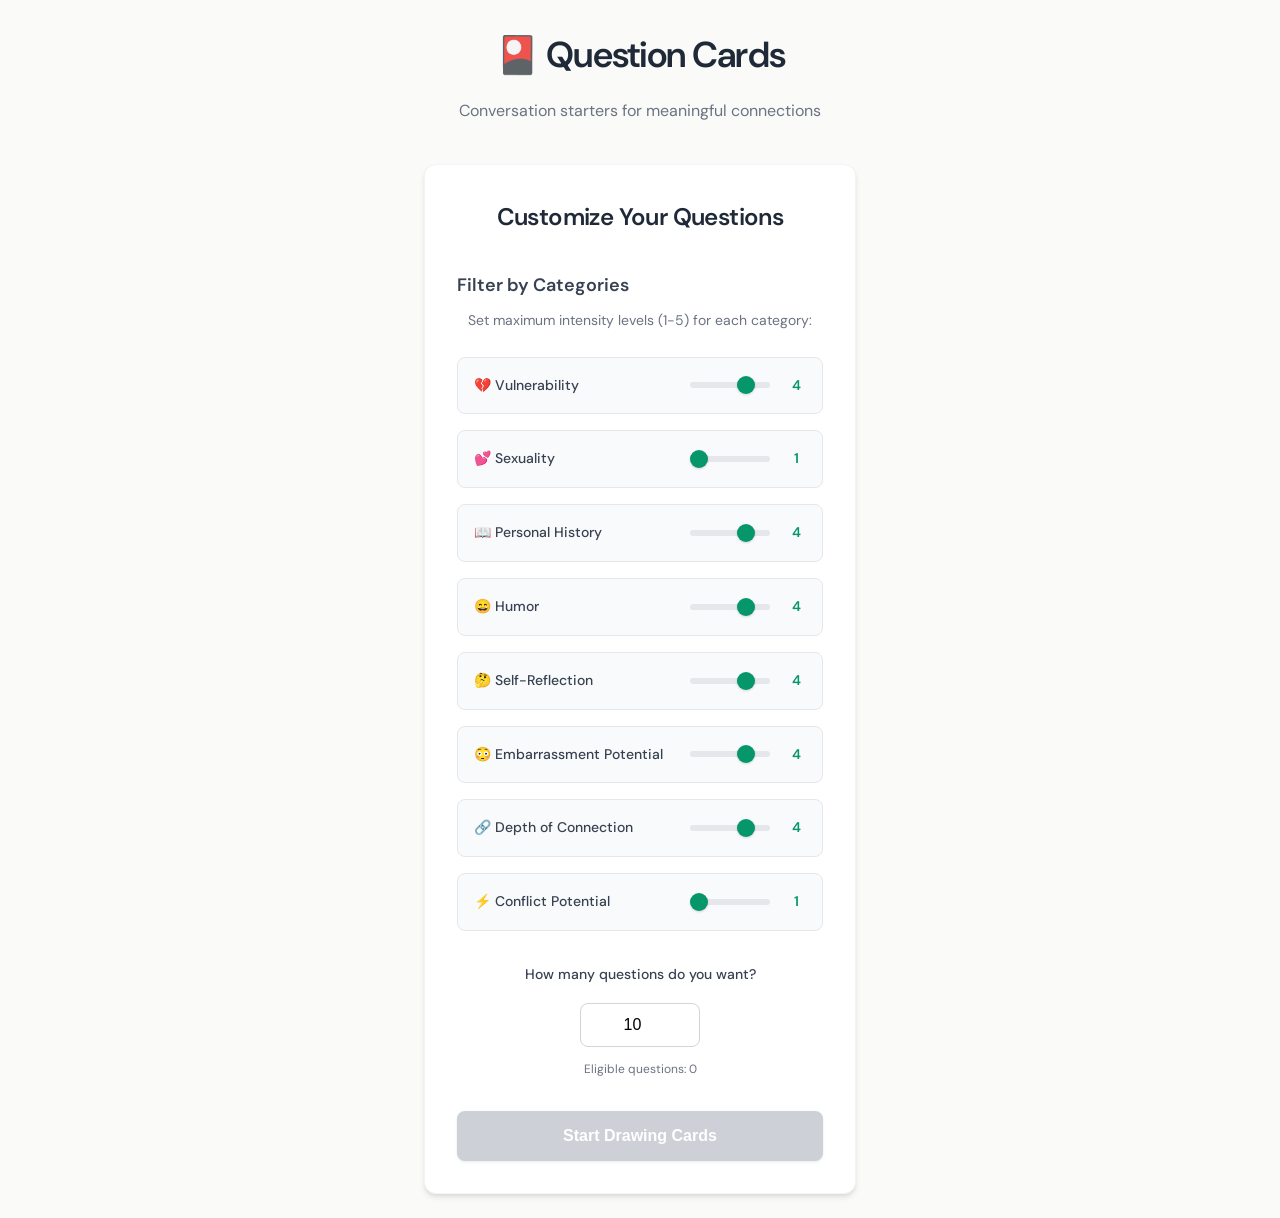
==== index.html @ 5b4796a6 "Init" ====
<!DOCTYPE html>
<html lang="en">
<head>
    <meta charset="UTF-8">
    <meta name="viewport" content="width=device-width, initial-scale=1.0">
    <title>Question Cards</title>
    <link rel="preconnect" href="https://fonts.googleapis.com">
    <link rel="preconnect" href="https://fonts.gstatic.com" crossorigin>
    <link href="https://fonts.googleapis.com/css2?family=Bitter:ital,wght@0,100..900;1,100..900&display=swap" rel="stylesheet">
    <link href="https://fonts.googleapis.com/css2?family=DM+Sans:ital,opsz,wght@0,9..40,100..1000;1,9..40,100..1000&display=swap" rel="stylesheet">
    <link rel="stylesheet" href="styles.css">
</head>
<body>
    <div class="container">
        <!-- Header -->
        <header class="header">
            <h1>🎴 Question Cards</h1>
            <p>Conversation starters for meaningful connections</p>
        </header>

        <!-- Setup Phase -->
        <div id="setup-phase" class="phase active">
            <div class="setup-container">
                <h2>Customize Your Questions</h2>
                
                <!-- Category Filters -->
                <div class="filters-section">
                    <h3>Filter by Categories</h3>
                    <p class="filter-help">Set maximum intensity levels (1-5) for each category:</p>
                    
                    <div class="filter-grid">
                        <div class="filter-item">
                            <label for="vulnerability">💔 Vulnerability</label>
                            <input type="range" id="vulnerability" min="1" max="5" value="4" class="filter-slider">
                            <span class="filter-value">4</span>
                        </div>
                        
                        <div class="filter-item">
                            <label for="sexuality">💕 Sexuality</label>
                            <input type="range" id="sexuality" min="1" max="5" value="1" class="filter-slider">
                            <span class="filter-value">1</span>
                        </div>
                        
                        <div class="filter-item">
                            <label for="personal-history">📖 Personal History</label>
                            <input type="range" id="personal-history" min="1" max="5" value="4" class="filter-slider">
                            <span class="filter-value">4</span>
                        </div>
                        
                        <div class="filter-item">
                            <label for="humor">😄 Humor</label>
                            <input type="range" id="humor" min="1" max="5" value="4" class="filter-slider">
                            <span class="filter-value">4</span>
                        </div>
                        
                        <div class="filter-item">
                            <label for="self-reflection">🤔 Self-Reflection</label>
                            <input type="range" id="self-reflection" min="1" max="5" value="4" class="filter-slider">
                            <span class="filter-value">4</span>
                        </div>
                        
                        <div class="filter-item">
                            <label for="embarrassment">😳 Embarrassment Potential</label>
                            <input type="range" id="embarrassment" min="1" max="5" value="4" class="filter-slider">
                            <span class="filter-value">4</span>
                        </div>
                        
                        <div class="filter-item">
                            <label for="depth">🔗 Depth of Connection</label>
                            <input type="range" id="depth" min="1" max="5" value="4" class="filter-slider">
                            <span class="filter-value">4</span>
                        </div>
                        
                        <div class="filter-item">
                            <label for="conflict">⚡ Conflict Potential</label>
                            <input type="range" id="conflict" min="1" max="5" value="1" class="filter-slider">
                            <span class="filter-value">1</span>
                        </div>
                    </div>
                </div>

                <!-- Number of Questions -->
                <div class="question-count-section">
                    <label for="question-count">How many questions do you want?</label>
                    <input type="number" id="question-count" min="1" max="50" value="10" class="question-input">
                    <div class="available-count">
                        Eligible questions: <span id="available-count">0</span>
                    </div>
                </div>

                <!-- Start Button -->
                <button id="start-game" class="start-btn" disabled>
                    Start Drawing Cards
                </button>
            </div>
        </div>

        <!-- Game Phase -->
        <div id="game-phase" class="phase">
            <div class="game-container">
                <!-- Progress -->
                <div class="progress-section">
                    <div class="progress-info">
                        <span id="current-card">1</span> of <span id="total-cards">10</span>
                    </div>
                    <div class="progress-bar">
                        <div id="progress-fill" class="progress-fill"></div>
                    </div>
                </div>

                <!-- Question Card -->
                <div class="question-card">
                    <div class="card-content">
                        <div class="question-text" id="question-text">
                            Loading your question...
                        </div>
                        
                        <div class="question-meta">
                            <div class="category-tags" id="category-tags">
                                <!-- Category indicators will be added here -->
                            </div>
                        </div>
                    </div>
                </div>

                <!-- Navigation -->
                <div class="navigation">
                    <button id="prev-btn" class="nav-btn" disabled>
                        ← Previous
                    </button>
                    <button id="next-btn" class="nav-btn">
                        Next →
                    </button>
                </div>

                <!-- Actions -->
                <div class="game-actions">
                    <button id="new-game-btn" class="action-btn secondary">
                        🔄 New Game
                    </button>
                </div>
            </div>
        </div>
    </div>

    <script src="script.js"></script>
</body>
</html>
---- styles.css ----
/* Reset and Base Styles */
* {
    margin: 0;
    padding: 0;
    box-sizing: border-box;
}

body {
    font-family: 'DM Sans', -apple-system, BlinkMacSystemFont, 'Segoe UI', Roboto, Oxygen, Ubuntu, Cantarell, sans-serif;
    background: #FAFAF9;
    min-height: 100vh;
    color: #1F2937;
    line-height: 1.7;
    font-size: 16px;
}

.container {
    max-width: 480px;
    margin: 0 auto;
    padding: 24px;
    min-height: 100vh;
}

/* Header */
.header {
    text-align: center;
    margin-bottom: 40px;
    color: #1F2937;
}

.header h1 {
    font-size: 2.25rem;
    margin-bottom: 12px;
    font-weight: 600;
    letter-spacing: -0.025em;
}

.header p {
    font-size: 1rem;
    color: #6B7280;
    font-weight: 400;
}

/* Phase Management */
.phase {
    display: none;
}

.phase.active {
    display: block;
}

/* Setup Phase */
.setup-container {
    background: white;
    border-radius: 12px;
    padding: 32px;
    box-shadow: 0 4px 6px -1px rgba(0, 0, 0, 0.1), 0 2px 4px -1px rgba(0, 0, 0, 0.06);
    border: 1px solid #F3F4F6;
}

.setup-container h2 {
    text-align: center;
    margin-bottom: 32px;
    color: #1F2937;
    font-size: 1.5rem;
    font-weight: 600;
    letter-spacing: -0.025em;
}

/* Filters Section */
.filters-section {
    margin-bottom: 32px;
}

.filters-section h3 {
    margin-bottom: 8px;
    color: #374151;
    font-size: 1.125rem;
    font-weight: 600;
}

.filter-help {
    font-size: 0.875rem;
    color: #6B7280;
    margin-bottom: 24px;
    text-align: center;
}

.filter-grid {
    display: grid;
    gap: 16px;
}

.filter-item {
    display: flex;
    align-items: center;
    justify-content: space-between;
    padding: 16px;
    background: #F9FAFB;
    border-radius: 8px;
    border: 1px solid #E5E7EB;
    transition: all 0.2s ease;
}

.filter-item:hover {
    border-color: #059669;
    background: #ECFDF5;
}

.filter-item label {
    font-weight: 500;
    color: #374151;
    font-size: 0.875rem;
    flex: 1;
    cursor: pointer;
}

.filter-slider {
    width: 80px;
    margin: 0 16px;
    -webkit-appearance: none;
    height: 6px;
    border-radius: 3px;
    background: #E5E7EB;
    outline: none;
}

.filter-slider::-webkit-slider-thumb {
    -webkit-appearance: none;
    appearance: none;
    width: 18px;
    height: 18px;
    border-radius: 50%;
    background: #059669;
    cursor: pointer;
    box-shadow: 0 1px 3px rgba(0, 0, 0, 0.1), 0 1px 2px rgba(0, 0, 0, 0.06);
}

.filter-slider::-moz-range-thumb {
    width: 18px;
    height: 18px;
    border-radius: 50%;
    background: #059669;
    cursor: pointer;
    border: none;
    box-shadow: 0 1px 3px rgba(0, 0, 0, 0.1), 0 1px 2px rgba(0, 0, 0, 0.06);
}

.filter-value {
    font-weight: 600;
    color: #059669;
    font-size: 0.875rem;
    min-width: 20px;
    text-align: center;
}

/* Question Count Section */
.question-count-section {
    margin-bottom: 32px;
    text-align: center;
}

.question-count-section label {
    display: block;
    margin-bottom: 16px;
    font-weight: 500;
    color: #374151;
    font-size: 0.875rem;
}

.question-input {
    width: 120px;
    padding: 12px;
    font-size: 1rem;
    border: 1px solid #D1D5DB;
    border-radius: 8px;
    text-align: center;
    font-weight: 500;
    transition: border-color 0.2s ease;
    background: white;
}

.question-input:focus {
    outline: none;
    border-color: #059669;
    box-shadow: 0 0 0 3px rgba(5, 150, 105, 0.1);
}

.available-count {
    margin-top: 12px;
    font-size: 0.75rem;
    color: #6B7280;
}

/* Start Button */
.start-btn {
    width: 100%;
    padding: 16px;
    font-size: 1rem;
    font-weight: 700;
    background: #059669;
    color: white;
    border: none;
    border-radius: 8px;
    cursor: pointer;
    transition: all 0.2s ease;
    box-shadow: 0 1px 3px rgba(0, 0, 0, 0.1), 0 1px 2px rgba(0, 0, 0, 0.06);
}

.start-btn:hover:not(:disabled) {
    background: #047857;
    box-shadow: 0 4px 6px -1px rgba(0, 0, 0, 0.1), 0 2px 4px -1px rgba(0, 0, 0, 0.06);
}

.start-btn:disabled {
    opacity: 0.5;
    cursor: not-allowed;
    background: #9CA3AF;
}

/* Game Phase */
.game-container {
    color: #1F2937;
}

/* Smaller header when game phase is active */
body.game-active .header h1 {
    font-size: 1.5rem;
    margin-bottom: 8px;
}

body.game-active .header {
    margin-bottom: 24px;
}

/* Progress Section */
.progress-section {
    margin-bottom: 32px;
    text-align: center;
}

.progress-info {
    font-size: 0.875rem;
    margin-bottom: 12px;
    font-weight: 500;
    color: #6B7280;
}

.progress-bar {
    width: 100%;
    height: 6px;
    background: #E5E7EB;
    border-radius: 3px;
    overflow: hidden;
}

.progress-fill {
    height: 100%;
    background: #059669;
    border-radius: 3px;
    transition: width 0.5s ease;
    width: 0%;
}

/* Question Card */
.question-card {
    background: linear-gradient(135deg, #ffffff 0%, #f8fafc 100%);
    border-radius: 20px;
    padding: 48px 40px;
    margin-bottom: 32px;
    box-shadow: 
        0 10px 25px -3px rgba(0, 0, 0, 0.1),
        0 4px 6px -2px rgba(0, 0, 0, 0.05),
        0 0 0 1px rgba(255, 255, 255, 0.5) inset;
    min-height: 400px;
    display: flex;
    flex-direction: column;
    position: relative;
    border: 1px solid rgba(0, 0, 0, 0.05);
    transition: all 0.3s ease;
    transform: translateY(0);
}

.question-card:hover {
    transform: translateY(-2px);
    box-shadow: 
        0 20px 40px -3px rgba(0, 0, 0, 0.12),
        0 8px 16px -4px rgba(0, 0, 0, 0.08),
        0 0 0 1px rgba(255, 255, 255, 0.6) inset;
}


.question-card::after {
    content: '';
    position: absolute;
    top: -1px;
    left: -1px;
    right: -1px;
    bottom: -1px;
    background: linear-gradient(135deg, rgba(5, 150, 105, 0.1), rgba(16, 185, 129, 0.05));
    border-radius: 20px;
    z-index: -1;
    opacity: 0;
    transition: opacity 0.3s ease;
}

.question-card:hover::after {
    opacity: 1;
}

.card-content {
    display: flex;
    flex-direction: column;
    justify-content: center;
    flex: 1;
    text-align: center;
}

.question-text {
    font-family: 'Bitter', serif;
    font-size: 1.625rem;
    line-height: 1.5;
    color: #1F2937;
    text-align: left;
    margin-bottom: 40px;
    font-weight: 700;
    letter-spacing: -0.01em;
    position: relative;
    padding-top: 24px;
}

.question-text::before {
    content: '';
    position: absolute;
    top: 0;
    left: 0;
    width: 60px;
    height: 3px;
    background: #059669;
    border-radius: 2px;
}

.question-meta {
    margin-top: auto;
}

.category-tags {
    display: flex;
    flex-wrap: wrap;
    gap: 8px;
    justify-content: center;
}

.category-tag {
    padding: 4px 12px;
    background: #F0FDF4;
    border: 1px solid #BBF7D0;
    border-radius: 6px;
    font-size: 0.6875rem;
    color: #047857;
    font-weight: 500;
    font-variant: small-caps;
}

.category-tag.high {
    background: #059669;
    color: white;
    border-color: #059669;
}

/* Navigation */
.navigation {
    display: flex;
    gap: 16px;
    margin-bottom: 24px;
}

.nav-btn {
    flex: 1;
    padding: 12px 16px;
    font-size: 0.875rem;
    font-weight: 600;
    background: white;
    color: #374151;
    border: 1px solid #D1D5DB;
    border-radius: 8px;
    cursor: pointer;
    transition: all 0.2s ease;
    box-shadow: 0 1px 2px rgba(0, 0, 0, 0.05);
}

.nav-btn:hover:not(:disabled) {
    background: #F9FAFB;
    border-color: #9CA3AF;
}

.nav-btn:disabled {
    opacity: 0.5;
    cursor: not-allowed;
    background: #F3F4F6;
    color: #9CA3AF;
}

.nav-btn.primary {
    background: #059669;
    color: white;
    border-color: #059669;
}

.nav-btn.primary:hover:not(:disabled) {
    background: #047857;
    border-color: #047857;
}

/* Game Actions */
.game-actions {
    text-align: center;
}

.action-btn {
    padding: 12px 24px;
    font-size: 0.875rem;
    font-weight: 600;
    border: 1px solid #D1D5DB;
    border-radius: 8px;
    cursor: pointer;
    transition: all 0.2s ease;
    background: white;
    color: #374151;
    box-shadow: 0 1px 2px rgba(0, 0, 0, 0.05);
}

.action-btn:hover {
    background: #F9FAFB;
    border-color: #9CA3AF;
}

.action-btn.primary {
    background: #059669;
    color: white;
    border-color: #059669;
}

.action-btn.primary:hover {
    background: #047857;
    border-color: #047857;
}

/* Mobile Responsiveness */
@media (max-width: 480px) {
    .container {
        padding: 16px;
    }
    
    .header h1 {
        font-size: 2rem;
    }
    
    .setup-container {
        padding: 24px 20px;
    }
    
    .filter-item {
        padding: 14px;
        flex-wrap: wrap;
        gap: 12px;
    }
    
    .filter-item label {
        flex: 1 1 100%;
        text-align: center;
        margin-bottom: 8px;
    }
    
    .filter-slider {
        flex: 1;
        margin: 0 12px;
        min-width: 80px;
    }
    
    .question-card {
        padding: 32px 24px;
        min-height: 280px;
        border-radius: 16px;
    }
    
    .question-text {
        font-size: 1.25rem;
        margin-bottom: 24px;
        line-height: 1.4;
    }
    
    .navigation {
        flex-direction: column;
        gap: 12px;
    }
}

/* Touch-friendly improvements */
@media (hover: none) and (pointer: coarse) {
    .filter-slider {
        height: 8px;
    }
    
    .filter-slider::-webkit-slider-thumb {
        width: 22px;
        height: 22px;
    }
    
    .filter-slider::-moz-range-thumb {
        width: 22px;
        height: 22px;
    }
    
    .nav-btn, .action-btn, .start-btn {
        min-height: 44px;
    }
}
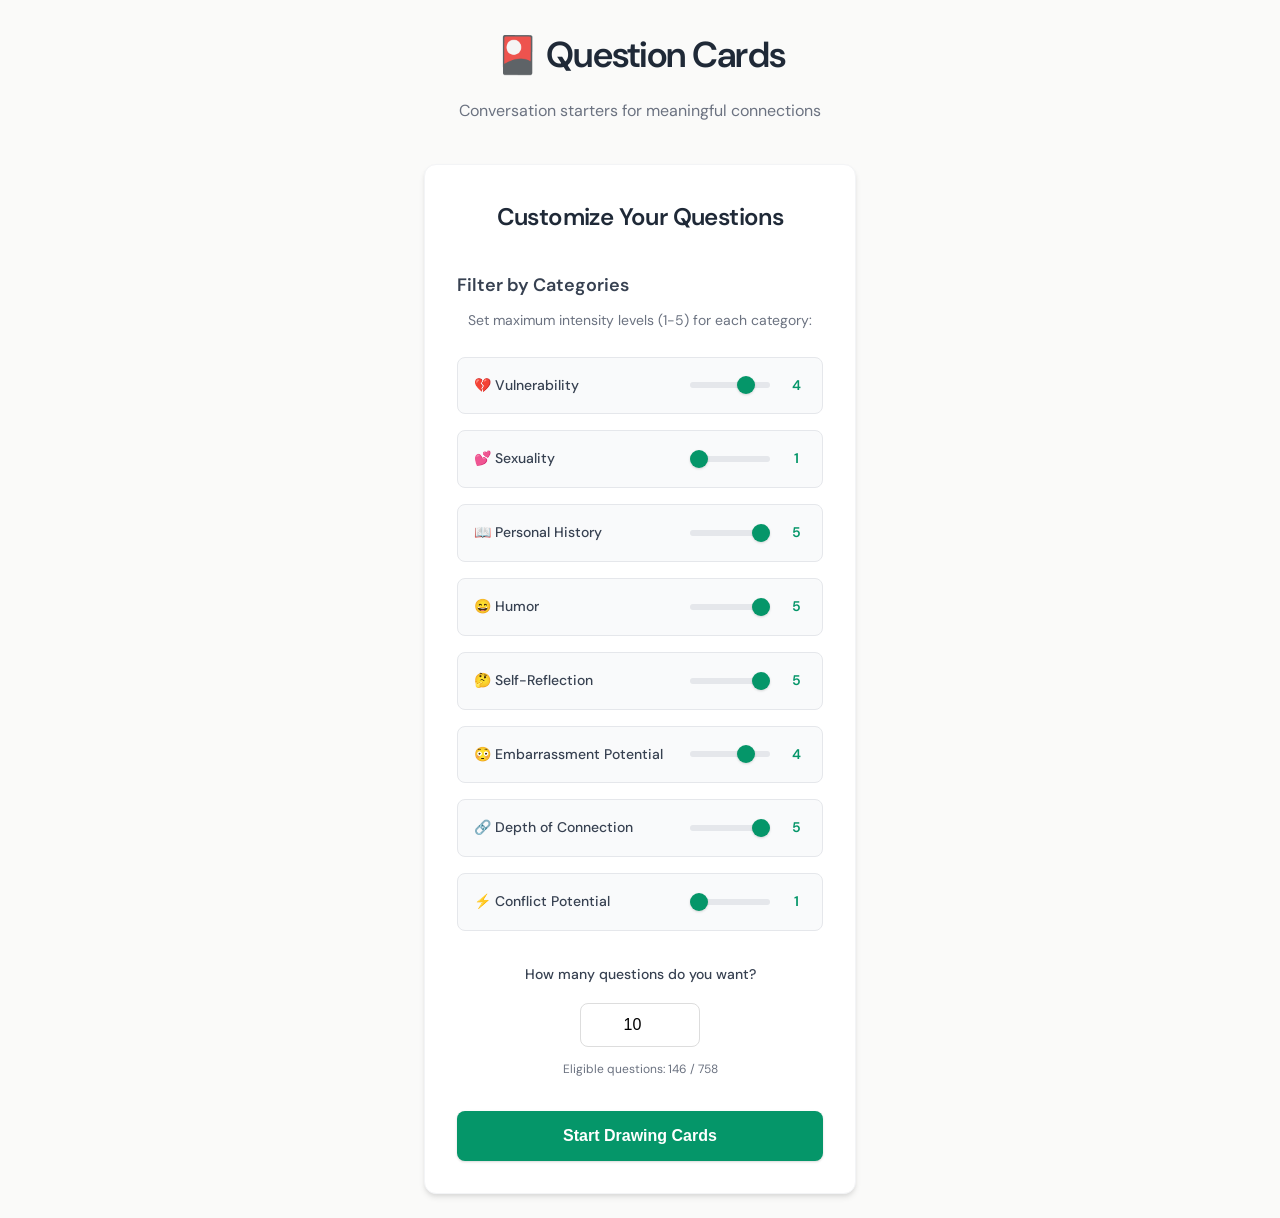
==== commit e9c886ad: "Add more questions" ====
--- a/index.html
+++ b/index.html
@@ -43,20 +43,20 @@
                         
                         <div class="filter-item">
                             <label for="personal-history">📖 Personal History</label>
-                            <input type="range" id="personal-history" min="1" max="5" value="4" class="filter-slider">
-                            <span class="filter-value">4</span>
+                            <input type="range" id="personal-history" min="1" max="5" value="5" class="filter-slider">
+                            <span class="filter-value">5</span>
                         </div>
                         
                         <div class="filter-item">
                             <label for="humor">😄 Humor</label>
-                            <input type="range" id="humor" min="1" max="5" value="4" class="filter-slider">
-                            <span class="filter-value">4</span>
+                            <input type="range" id="humor" min="1" max="5" value="5" class="filter-slider">
+                            <span class="filter-value">5</span>
                         </div>
                         
                         <div class="filter-item">
                             <label for="self-reflection">🤔 Self-Reflection</label>
-                            <input type="range" id="self-reflection" min="1" max="5" value="4" class="filter-slider">
-                            <span class="filter-value">4</span>
+                            <input type="range" id="self-reflection" min="1" max="5" value="5" class="filter-slider">
+                            <span class="filter-value">5</span>
                         </div>
                         
                         <div class="filter-item">
@@ -67,8 +67,8 @@
                         
                         <div class="filter-item">
                             <label for="depth">🔗 Depth of Connection</label>
-                            <input type="range" id="depth" min="1" max="5" value="4" class="filter-slider">
-                            <span class="filter-value">4</span>
+                            <input type="range" id="depth" min="1" max="5" value="5" class="filter-slider">
+                            <span class="filter-value">5</span>
                         </div>
                         
                         <div class="filter-item">
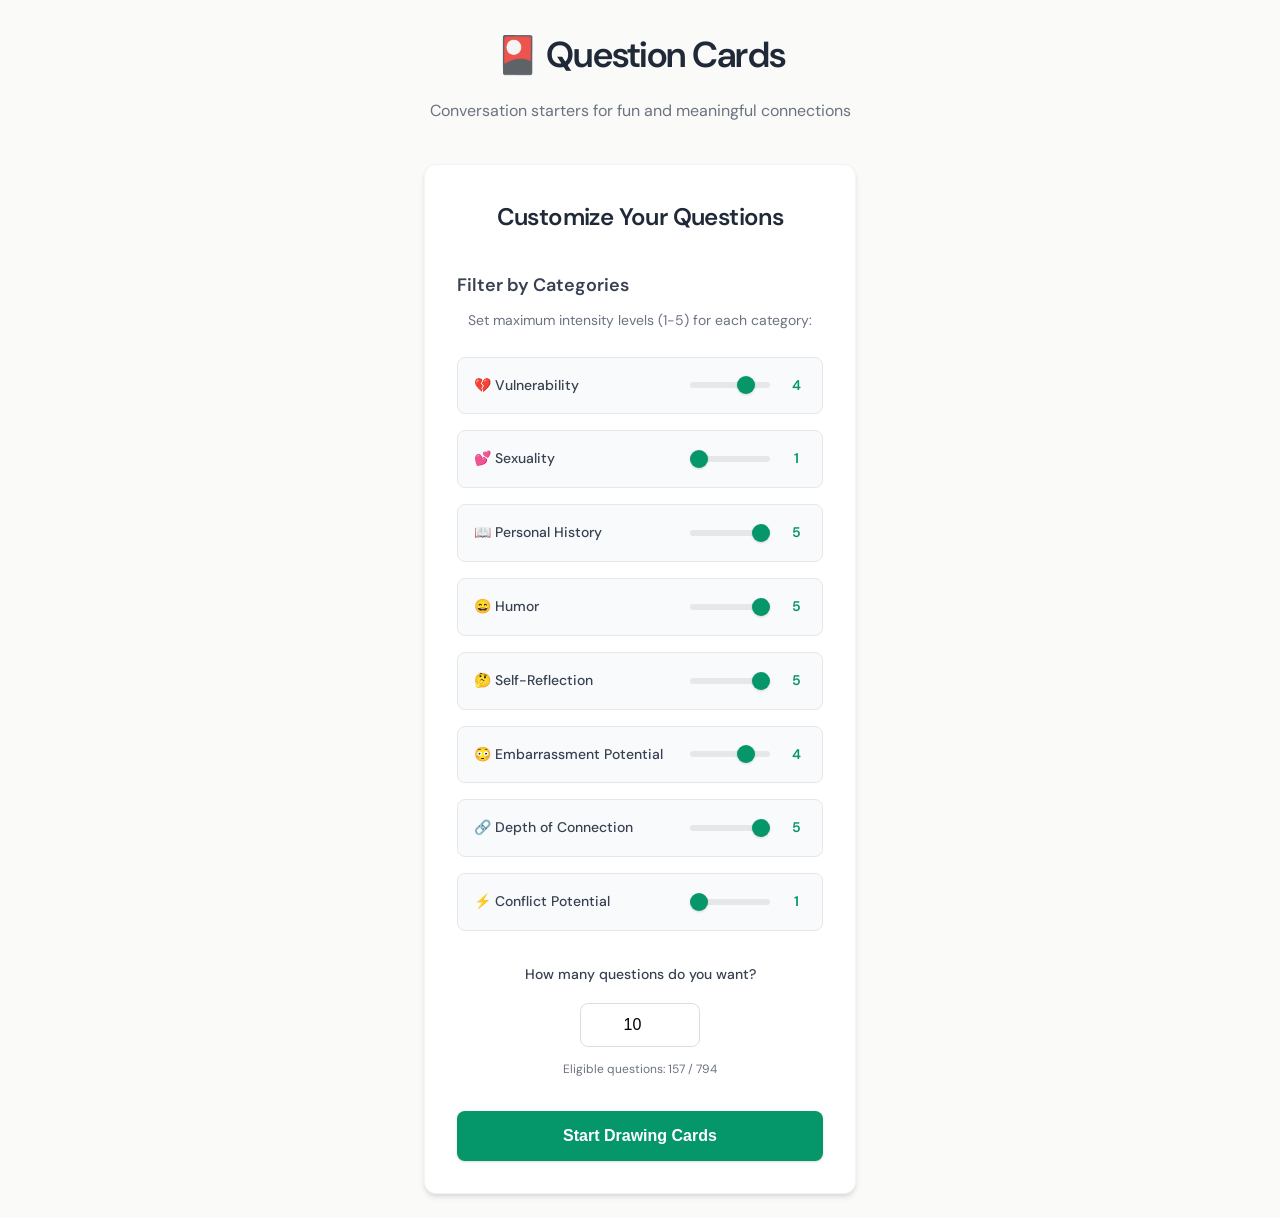
==== commit 6b72603e: "Update index.html" ====
--- a/index.html
+++ b/index.html
@@ -15,7 +15,7 @@
         <!-- Header -->
         <header class="header">
             <h1>🎴 Question Cards</h1>
-            <p>Conversation starters for meaningful connections</p>
+            <p>Conversation starters for fun and meaningful connections</p>
         </header>
 
         <!-- Setup Phase -->
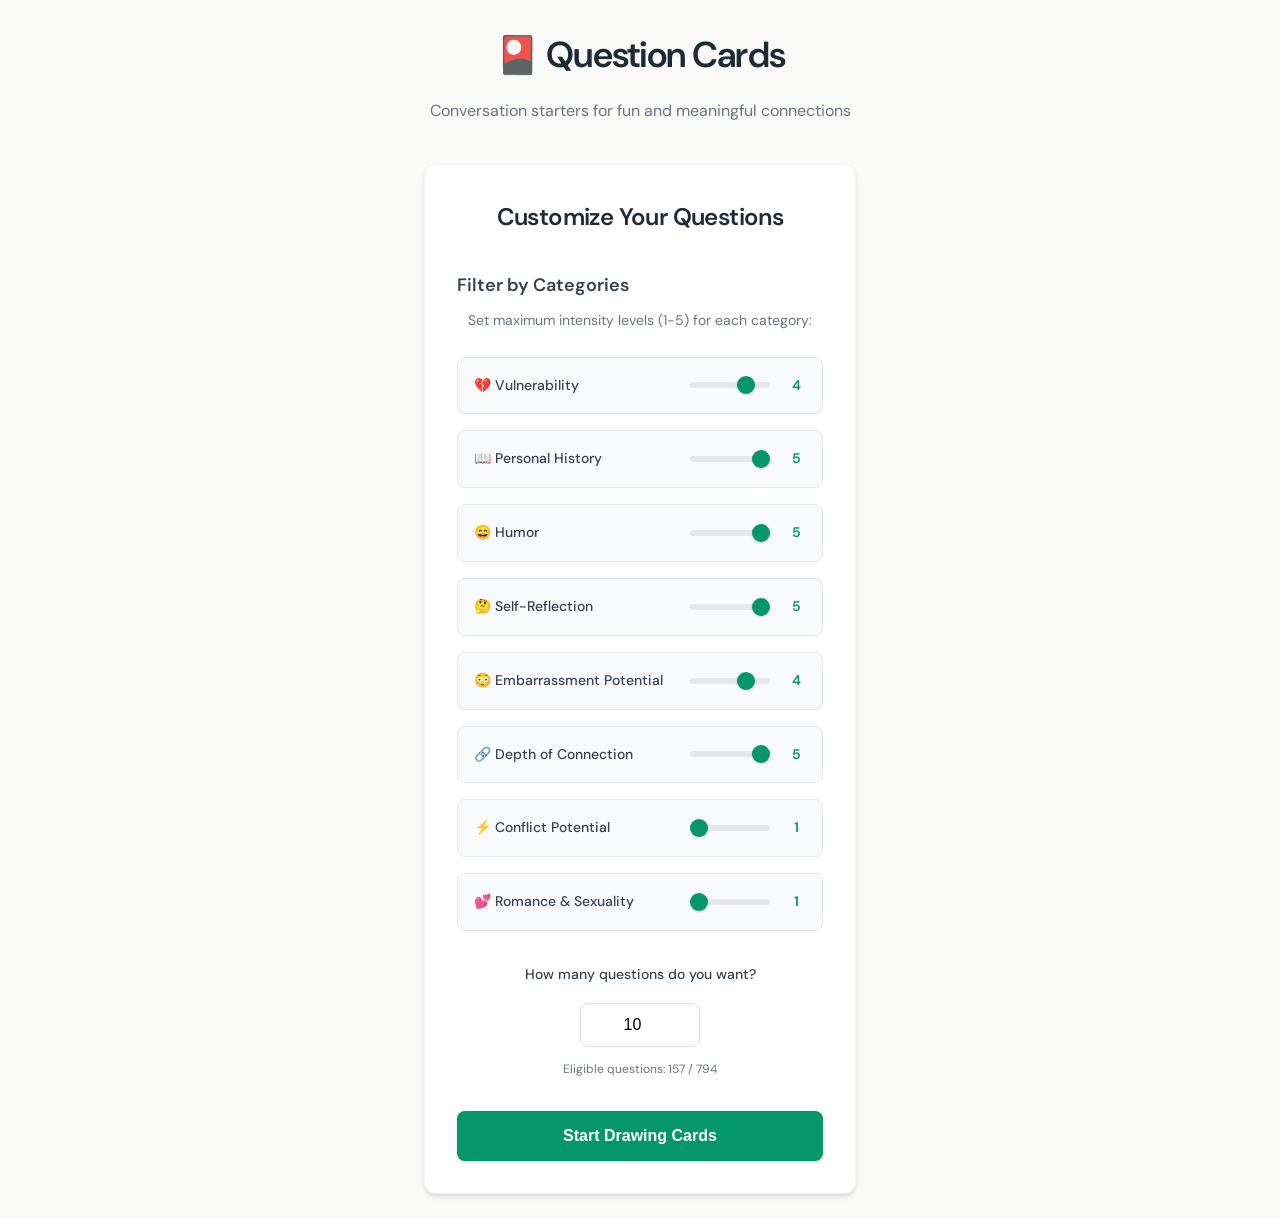
==== commit a9cc7987: "Update index.html" ====
--- a/index.html
+++ b/index.html
@@ -36,12 +36,6 @@
                         </div>
                         
                         <div class="filter-item">
-                            <label for="sexuality">💕 Sexuality</label>
-                            <input type="range" id="sexuality" min="1" max="5" value="1" class="filter-slider">
-                            <span class="filter-value">1</span>
-                        </div>
-                        
-                        <div class="filter-item">
                             <label for="personal-history">📖 Personal History</label>
                             <input type="range" id="personal-history" min="1" max="5" value="5" class="filter-slider">
                             <span class="filter-value">5</span>
@@ -74,6 +68,12 @@
                         <div class="filter-item">
                             <label for="conflict">⚡ Conflict Potential</label>
                             <input type="range" id="conflict" min="1" max="5" value="1" class="filter-slider">
+                            <span class="filter-value">1</span>
+                        </div>
+
+                        <div class="filter-item">
+                            <label for="sexuality">💕 Romance & Sexuality</label>
+                            <input type="range" id="sexuality" min="1" max="5" value="1" class="filter-slider">
                             <span class="filter-value">1</span>
                         </div>
                     </div>
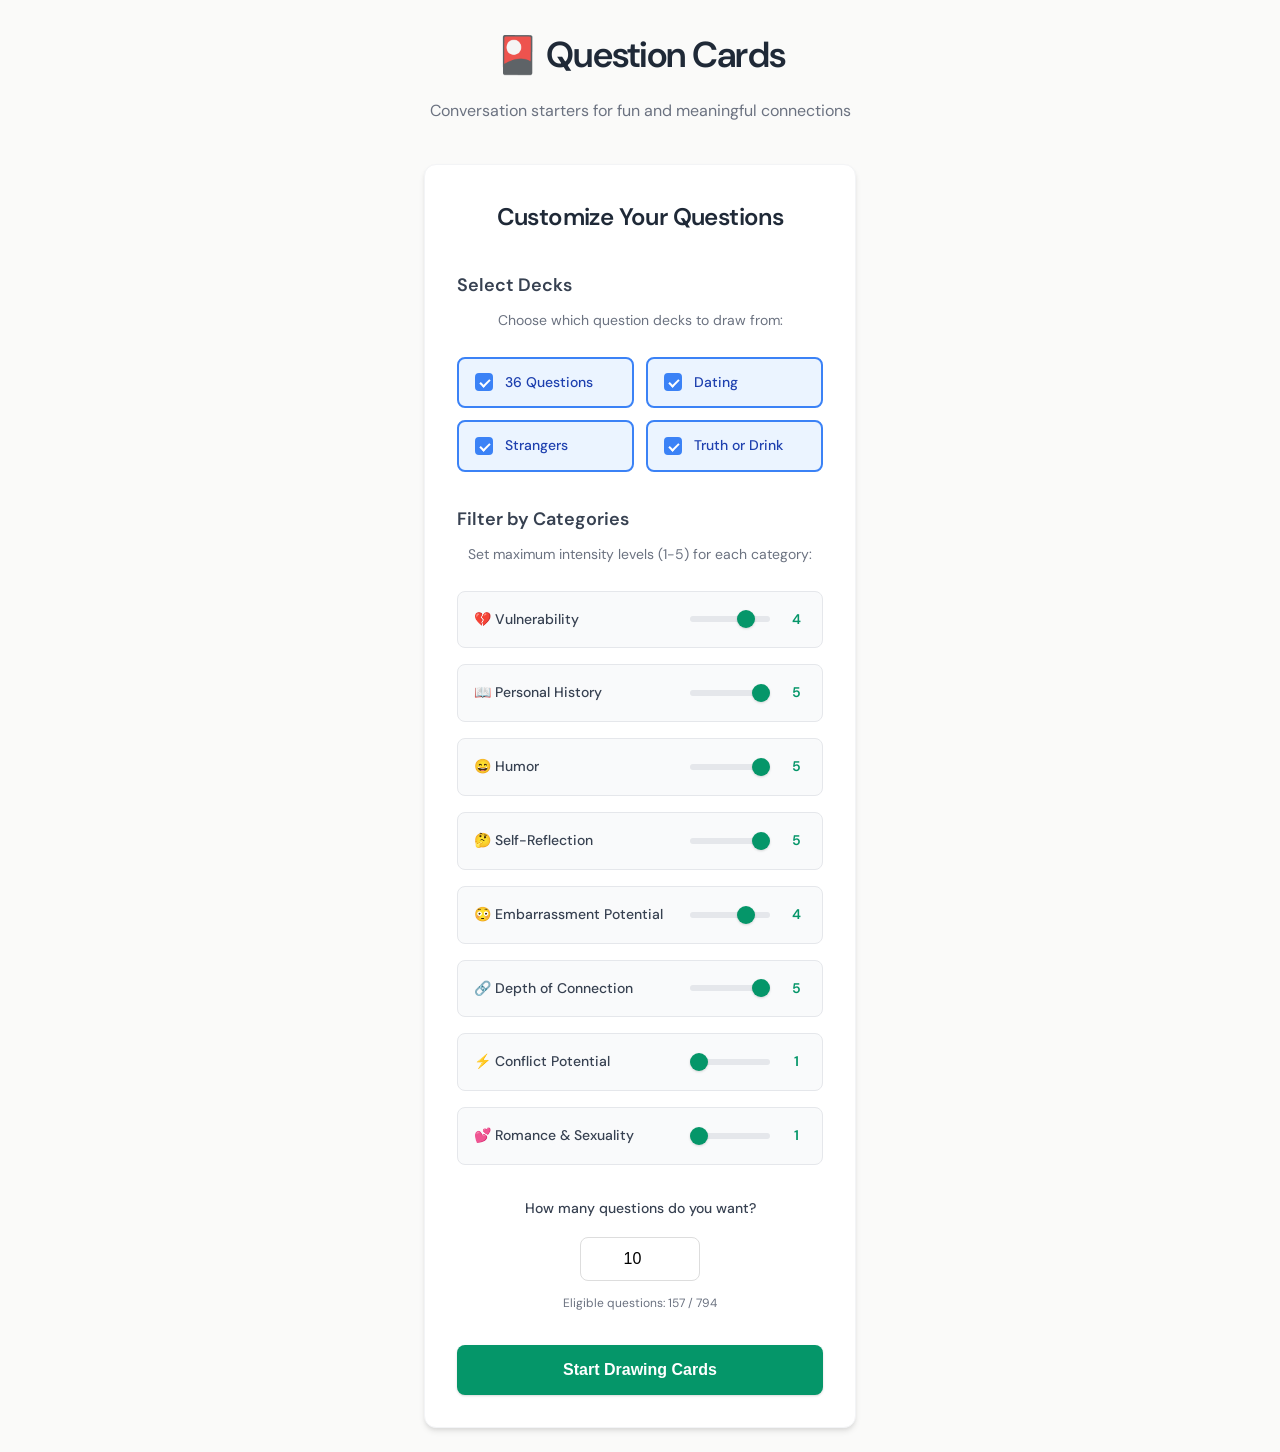
==== commit 09f27979: "Add deck selection feature with multi-deck filtering - Add deck selection checkboxes to setup page f" ====
--- a/index.html
+++ b/index.html
@@ -23,6 +23,38 @@
             <div class="setup-container">
                 <h2>Customize Your Questions</h2>
                 
+                <!-- Deck Filter -->
+                <div class="deck-filter-section">
+                    <h3>Select Decks</h3>
+                    <p class="filter-help">Choose which question decks to draw from:</p>
+                    
+                    <div class="deck-checkboxes">
+                        <label class="deck-checkbox">
+                            <input type="checkbox" id="deck-36-questions" checked>
+                            <span class="checkmark"></span>
+                            36 Questions
+                        </label>
+                        
+                        <label class="deck-checkbox">
+                            <input type="checkbox" id="deck-dating" checked>
+                            <span class="checkmark"></span>
+                            Dating
+                        </label>
+                        
+                        <label class="deck-checkbox">
+                            <input type="checkbox" id="deck-strangers" checked>
+                            <span class="checkmark"></span>
+                            Strangers
+                        </label>
+                        
+                        <label class="deck-checkbox">
+                            <input type="checkbox" id="deck-truth-or-drink" checked>
+                            <span class="checkmark"></span>
+                            Truth or Drink
+                        </label>
+                    </div>
+                </div>
+
                 <!-- Category Filters -->
                 <div class="filters-section">
                     <h3>Filter by Categories</h3>
@@ -82,7 +114,7 @@
                 <!-- Number of Questions -->
                 <div class="question-count-section">
                     <label for="question-count">How many questions do you want?</label>
-                    <input type="number" id="question-count" min="1" max="50" value="10" class="question-input">
+                    <input type="number" id="question-count" min="1" max="16" value="10" class="question-input">
                     <div class="available-count">
                         Eligible questions: <span id="available-count">0</span>
                     </div>
--- a/styles.css
+++ b/styles.css
@@ -66,6 +66,88 @@
     font-size: 1.5rem;
     font-weight: 600;
     letter-spacing: -0.025em;
+}
+
+/* Deck Filter Section */
+.deck-filter-section {
+    margin-bottom: 32px;
+}
+
+.deck-filter-section h3 {
+    margin-bottom: 8px;
+    color: #374151;
+    font-size: 1.125rem;
+    font-weight: 600;
+}
+
+.deck-checkboxes {
+    display: grid;
+    grid-template-columns: 1fr 1fr;
+    gap: 12px;
+    margin-bottom: 16px;
+}
+
+@media (max-width: 480px) {
+    .deck-checkboxes {
+        grid-template-columns: 1fr;
+    }
+}
+
+.deck-checkbox {
+    display: flex;
+    align-items: center;
+    padding: 12px 16px;
+    background: #F9FAFB;
+    border: 2px solid #E5E7EB;
+    border-radius: 8px;
+    cursor: pointer;
+    transition: all 0.2s ease;
+    font-size: 0.875rem;
+    font-weight: 500;
+    color: #374151;
+}
+
+.deck-checkbox:hover {
+    background: #F3F4F6;
+    border-color: #D1D5DB;
+}
+
+.deck-checkbox input[type="checkbox"] {
+    display: none;
+}
+
+.deck-checkbox .checkmark {
+    width: 18px;
+    height: 18px;
+    border: 2px solid #D1D5DB;
+    border-radius: 4px;
+    margin-right: 12px;
+    position: relative;
+    transition: all 0.2s ease;
+    flex-shrink: 0;
+}
+
+.deck-checkbox input[type="checkbox"]:checked + .checkmark {
+    background: #3B82F6;
+    border-color: #3B82F6;
+}
+
+.deck-checkbox input[type="checkbox"]:checked + .checkmark::after {
+    content: '';
+    position: absolute;
+    left: 5px;
+    top: 2px;
+    width: 4px;
+    height: 8px;
+    border: solid white;
+    border-width: 0 2px 2px 0;
+    transform: rotate(45deg);
+}
+
+.deck-checkbox:has(input[type="checkbox"]:checked) {
+    background: #EBF4FF;
+    border-color: #3B82F6;
+    color: #1E40AF;
 }
 
 /* Filters Section */
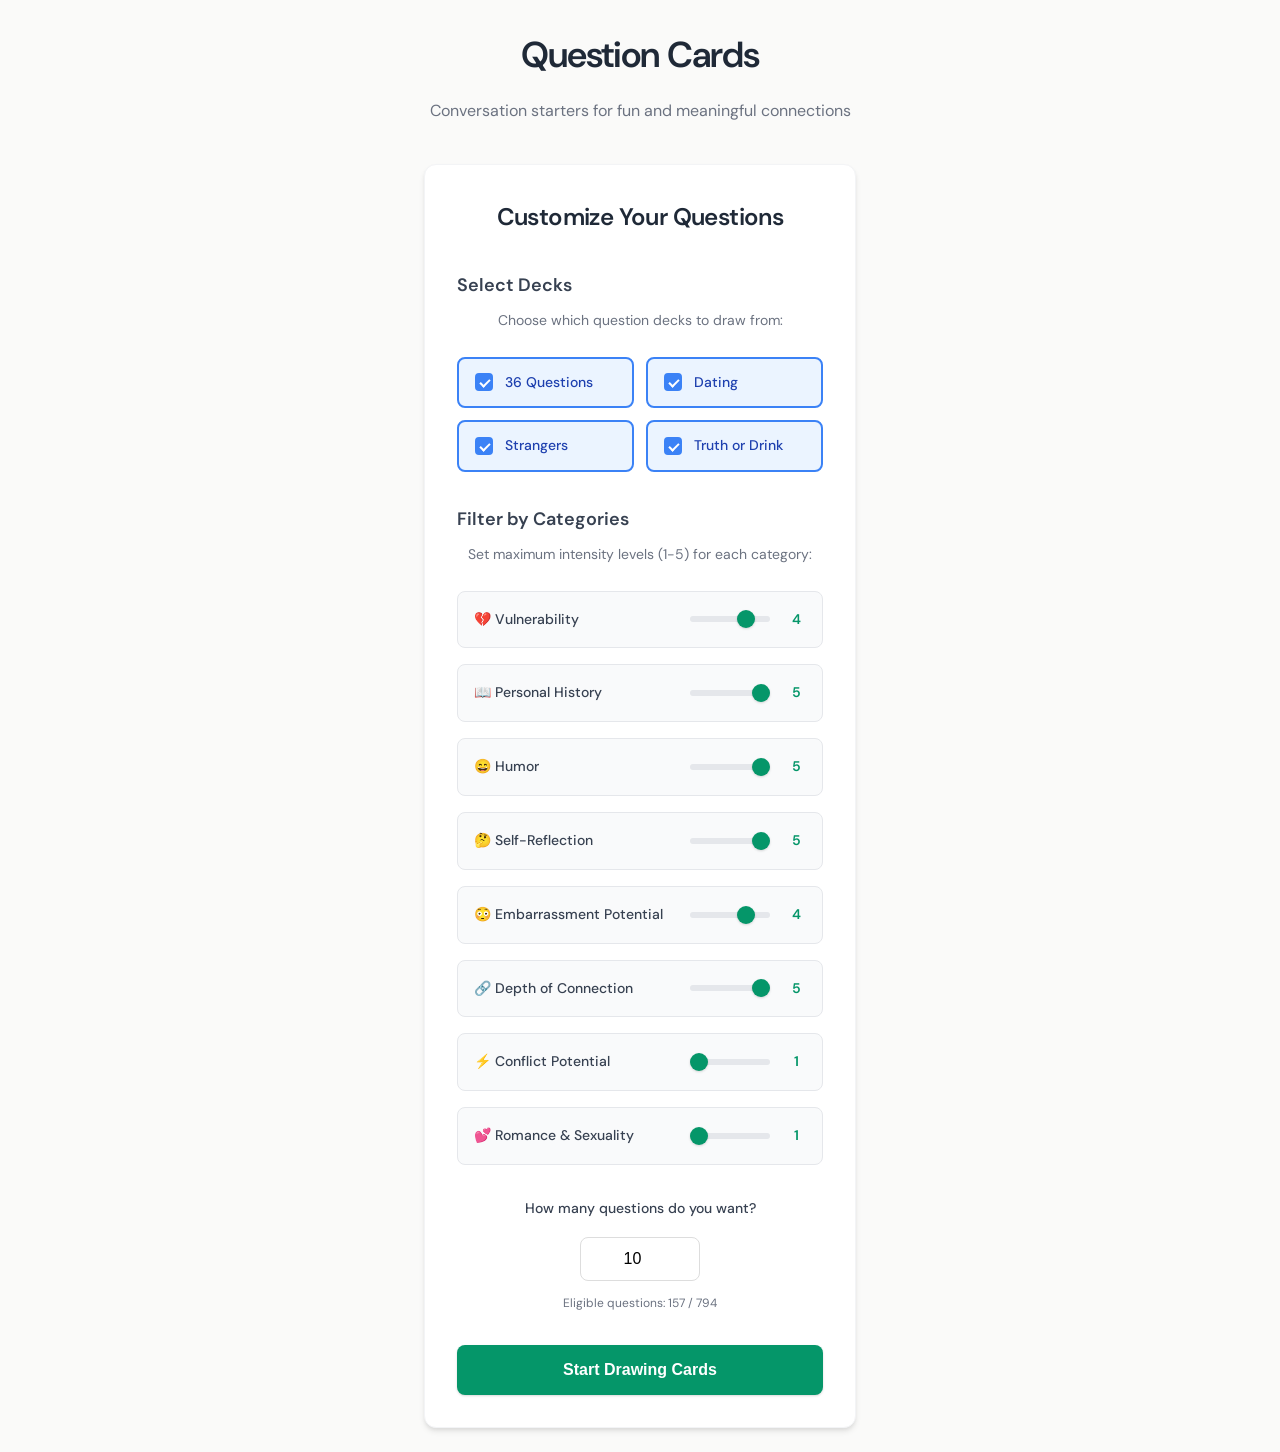
==== commit 892631c0: "Convert static HTML app to Flask web application - Add Flask app with API endpoints for questions, d" ====
--- a/index.html
+++ b/index.html
@@ -14,7 +14,7 @@
     <div class="container">
         <!-- Header -->
         <header class="header">
-            <h1>🎴 Question Cards</h1>
+            <h1>Question Cards</h1>
             <p>Conversation starters for fun and meaningful connections</p>
         </header>
 
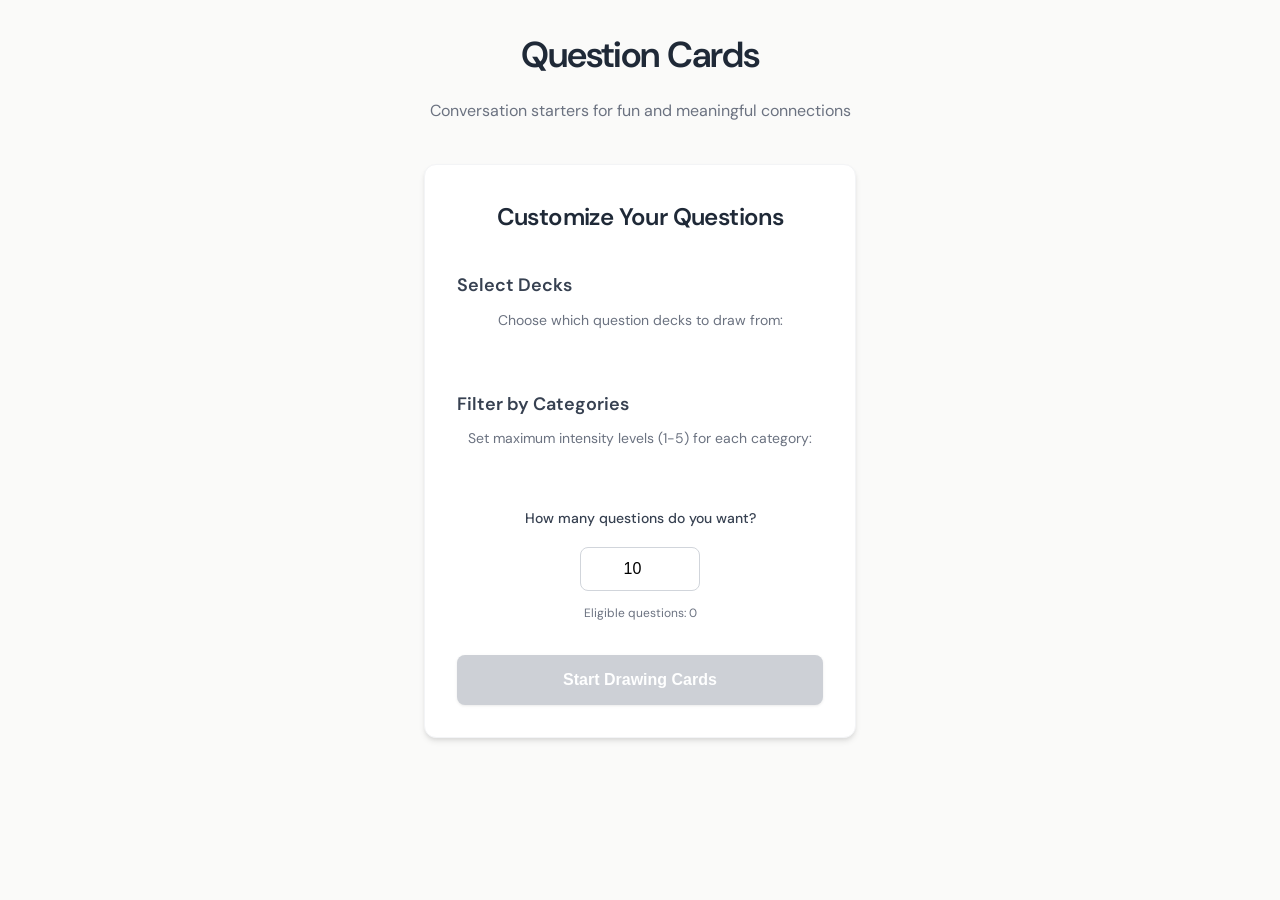
==== commit ba48a7cd: "Fix homepage filters - dynamic deck checkboxes and category sliders - Fixed CSS and JavaScript file " ====
--- a/index.html
+++ b/index.html
@@ -29,29 +29,7 @@
                     <p class="filter-help">Choose which question decks to draw from:</p>
                     
                     <div class="deck-checkboxes">
-                        <label class="deck-checkbox">
-                            <input type="checkbox" id="deck-36-questions" checked>
-                            <span class="checkmark"></span>
-                            36 Questions
-                        </label>
-                        
-                        <label class="deck-checkbox">
-                            <input type="checkbox" id="deck-dating" checked>
-                            <span class="checkmark"></span>
-                            Dating
-                        </label>
-                        
-                        <label class="deck-checkbox">
-                            <input type="checkbox" id="deck-strangers" checked>
-                            <span class="checkmark"></span>
-                            Strangers
-                        </label>
-                        
-                        <label class="deck-checkbox">
-                            <input type="checkbox" id="deck-truth-or-drink" checked>
-                            <span class="checkmark"></span>
-                            Truth or Drink
-                        </label>
+                        <!-- Deck checkboxes will be populated dynamically -->
                     </div>
                 </div>
 
@@ -61,53 +39,7 @@
                     <p class="filter-help">Set maximum intensity levels (1-5) for each category:</p>
                     
                     <div class="filter-grid">
-                        <div class="filter-item">
-                            <label for="vulnerability">💔 Vulnerability</label>
-                            <input type="range" id="vulnerability" min="1" max="5" value="4" class="filter-slider">
-                            <span class="filter-value">4</span>
-                        </div>
-                        
-                        <div class="filter-item">
-                            <label for="personal-history">📖 Personal History</label>
-                            <input type="range" id="personal-history" min="1" max="5" value="5" class="filter-slider">
-                            <span class="filter-value">5</span>
-                        </div>
-                        
-                        <div class="filter-item">
-                            <label for="humor">😄 Humor</label>
-                            <input type="range" id="humor" min="1" max="5" value="5" class="filter-slider">
-                            <span class="filter-value">5</span>
-                        </div>
-                        
-                        <div class="filter-item">
-                            <label for="self-reflection">🤔 Self-Reflection</label>
-                            <input type="range" id="self-reflection" min="1" max="5" value="5" class="filter-slider">
-                            <span class="filter-value">5</span>
-                        </div>
-                        
-                        <div class="filter-item">
-                            <label for="embarrassment">😳 Embarrassment Potential</label>
-                            <input type="range" id="embarrassment" min="1" max="5" value="4" class="filter-slider">
-                            <span class="filter-value">4</span>
-                        </div>
-                        
-                        <div class="filter-item">
-                            <label for="depth">🔗 Depth of Connection</label>
-                            <input type="range" id="depth" min="1" max="5" value="5" class="filter-slider">
-                            <span class="filter-value">5</span>
-                        </div>
-                        
-                        <div class="filter-item">
-                            <label for="conflict">⚡ Conflict Potential</label>
-                            <input type="range" id="conflict" min="1" max="5" value="1" class="filter-slider">
-                            <span class="filter-value">1</span>
-                        </div>
-
-                        <div class="filter-item">
-                            <label for="sexuality">💕 Romance & Sexuality</label>
-                            <input type="range" id="sexuality" min="1" max="5" value="1" class="filter-slider">
-                            <span class="filter-value">1</span>
-                        </div>
+                        <!-- Category sliders will be populated dynamically -->
                     </div>
                 </div>
 
